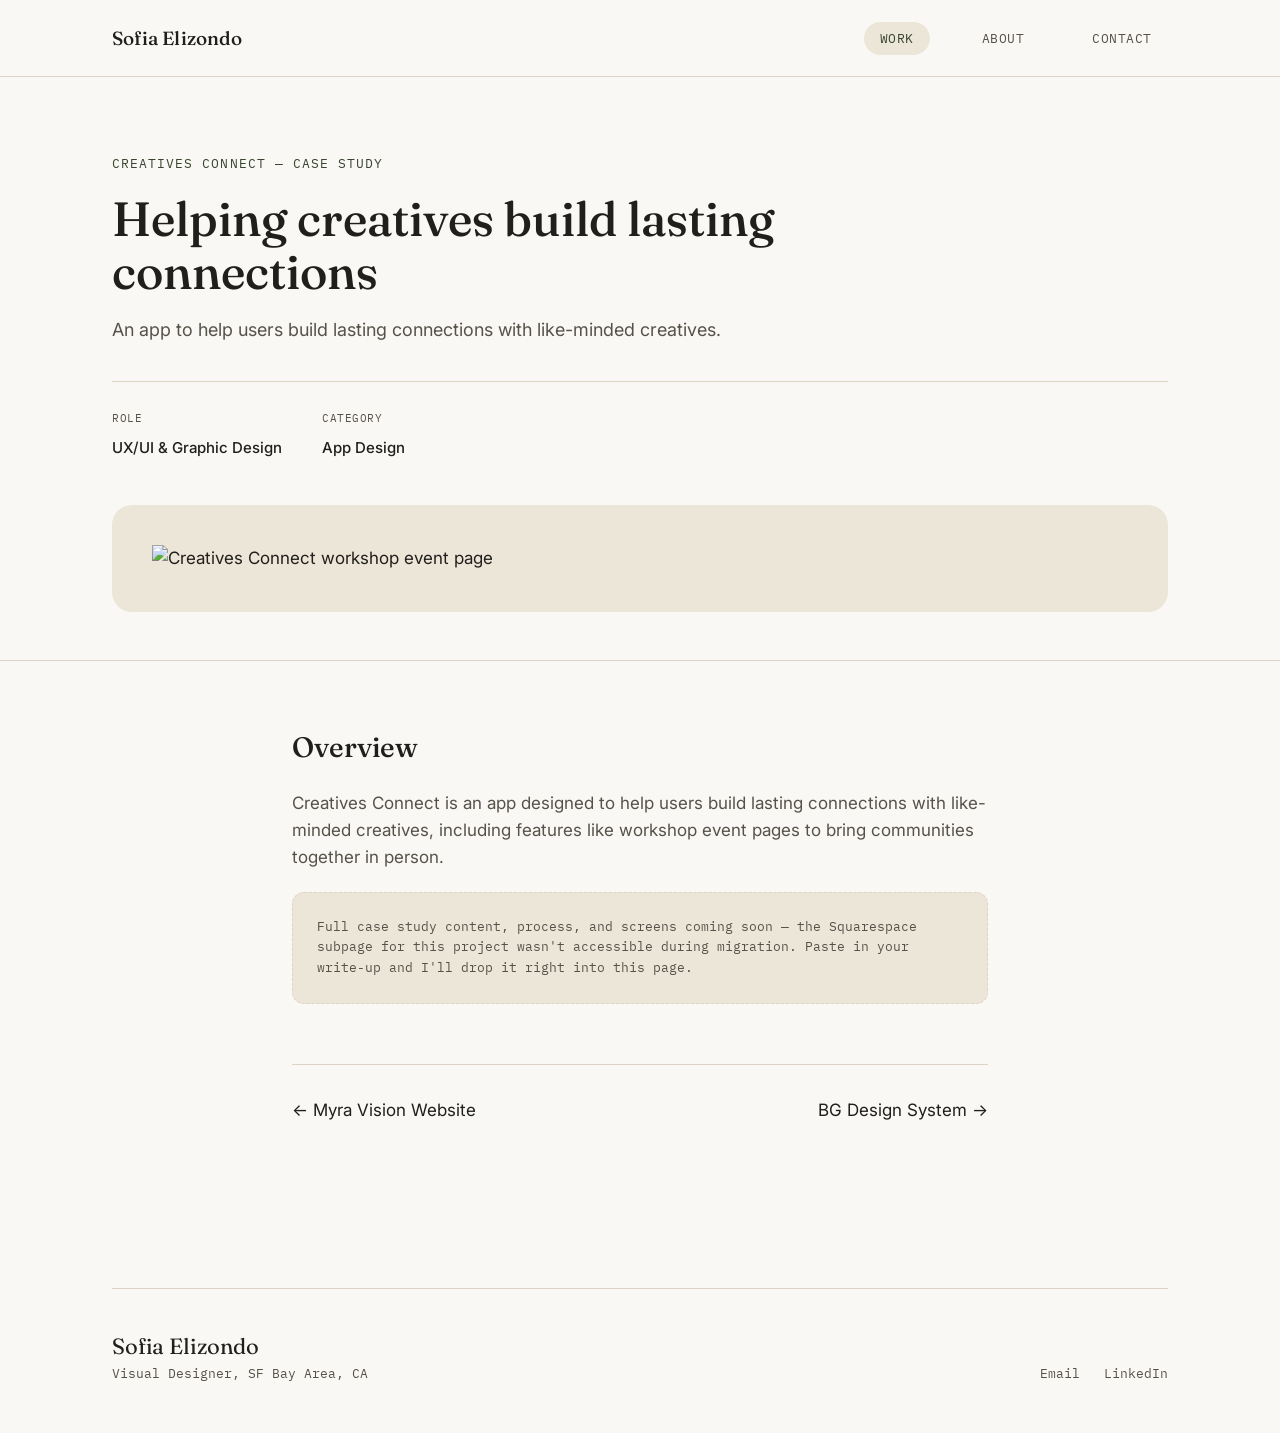
==== work/creatives-connect.html @ 1d291eb1 "Files uploaded - CSS" ====
<!DOCTYPE html>
<html lang="en">
<head>
<meta charset="UTF-8">
<meta name="viewport" content="width=device-width, initial-scale=1.0">
<title>Creatives Connect — Sofia Elizondo</title>
<meta name="description" content="An app to help users build lasting connections with like-minded creatives — case study by Sofia Elizondo.">
<link rel="stylesheet" href="../css/style.css">
</head>
<body>

<nav class="nav">
  <div class="wrap">
    <a href="../index.html" class="nav-name">Sofia Elizondo</a>
    <button class="nav-toggle" aria-label="Toggle menu">Menu</button>
    <ul class="nav-links">
      <li><a href="../work.html" class="active">Work</a></li>
      <li><a href="../about.html">About</a></li>
      <li><a href="../contact.html">Contact</a></li>
    </ul>
  </div>
</nav>

<header class="case-hero">
  <div class="wrap">
    <span class="eyebrow">Creatives Connect — Case Study</span>
    <h1>Helping creatives build lasting connections</h1>
    <p class="case-sub">An app to help users build lasting connections with like-minded creatives.</p>
    <div class="meta-row">
      <div class="meta-item"><span class="meta-label">Role</span><span class="meta-value">UX/UI &amp; Graphic Design</span></div>
      <div class="meta-item"><span class="meta-label">Category</span><span class="meta-value">App Design</span></div>
    </div>
    <img class="cover" src="https://images.squarespace-cdn.com/content/v1/677393072ec3093b0c2eeb06/3b067992-f335-49fb-82c0-6247b28c9af0/17d4a23-miro-logo-color-square.png" alt="Creatives Connect workshop event page" style="object-fit:contain; background:var(--sand); padding:40px;">
  </div>
</header>

<section class="case-body">
  <div class="wrap">
    <h2>Overview</h2>
    <p>Creatives Connect is an app designed to help users build lasting connections with like-minded creatives, including features like workshop event pages to bring communities together in person.</p>
    <div class="placeholder-note">
      Full case study content, process, and screens coming soon — the Squarespace subpage for this project wasn't accessible during migration. Paste in your write-up and I'll drop it right into this page.
    </div>
    <div class="case-nav">
      <a class="wc-link" href="myra-vision-website.html">← Myra Vision Website</a>
      <a class="wc-link" href="bg-design-system.html">BG Design System →</a>
    </div>
  </div>
</section>

<footer class="site-footer">
  <div class="wrap">
    <div class="footer-grid">
      <div>
        <div class="footer-name">Sofia Elizondo</div>
        <div class="footer-meta">Visual Designer, SF Bay Area, CA</div>
      </div>
      <ul class="footer-links">
        <li><a href="mailto:sofia.m.elizondo@gmail.com">Email</a></li>
        <li><a href="https://www.linkedin.com/in/sofia-elizondo/">LinkedIn</a></li>
      </ul>
    </div>
  </div>
</footer>

<script src="../js/main.js"></script>
</body>
</html>
---- css/style.css ----
@import url('https://fonts.googleapis.com/css2?family=Fraunces:ital,opsz,wght@0,9..144,400;0,9..144,500;0,9..144,600;1,9..144,400;1,9..144,500&family=Inter:wght@400;500;600&family=IBM+Plex+Mono:wght@400;500&display=swap');

:root {
  --paper: #FAF8F4;
  --ink: #211F1C;
  --ink-soft: #56524A;
  --moss: #4B5D45;
  --moss-deep: #38452F;
  --clay: #A8674F;
  --bloom: #E8A57C;
  --sand: #ECE6D8;
  --line: #DDD5C4;
  --radius: 20px;
  --radius-sm: 12px;
  --radius-pill: 999px;
  --wrap: 1120px;
}

* { box-sizing: border-box; }

html {
  scroll-behavior: smooth;
}

@media (prefers-reduced-motion: reduce) {
  html { scroll-behavior: auto; }
  * { animation-duration: 0.01ms !important; transition-duration: 0.01ms !important; }
}

body {
  margin: 0;
  background: var(--paper);
  color: var(--ink);
  font-family: 'Inter', sans-serif;
  font-size: 17px;
  line-height: 1.6;
  -webkit-font-smoothing: antialiased;
}

a { color: inherit; text-decoration: none; }

.wrap {
  max-width: var(--wrap);
  margin: 0 auto;
  padding: 0 32px;
}

/* ---------- Nav ---------- */
.nav {
  position: sticky;
  top: 0;
  z-index: 50;
  background: rgba(250, 248, 244, 0.88);
  backdrop-filter: blur(8px);
  border-bottom: 1px solid var(--line);
}

.nav-links a {
  border-radius: var(--radius-pill);
}

.nav-links a:hover,
.nav-links a.active {
  background: var(--sand);
}

.nav .wrap {
  display: flex;
  align-items: center;
  justify-content: space-between;
  height: 76px;
}

.nav-name {
  font-family: 'Fraunces', serif;
  font-size: 19px;
  font-weight: 500;
  letter-spacing: 0.01em;
}

.nav-links {
  display: flex;
  gap: 36px;
  list-style: none;
  margin: 0;
  padding: 0;
}

.nav-links a {
  font-family: 'IBM Plex Mono', monospace;
  font-size: 13px;
  letter-spacing: 0.04em;
  text-transform: uppercase;
  color: var(--ink-soft);
  padding: 8px 16px;
  transition: color 0.2s, background 0.2s;
}

.nav-links a:hover,
.nav-links a.active {
  color: var(--moss-deep);
}

.nav-toggle {
  display: none;
  background: none;
  border: 1px solid var(--line);
  padding: 8px 12px;
  font-family: 'IBM Plex Mono', monospace;
  font-size: 12px;
  cursor: pointer;
  color: var(--ink);
}

@media (max-width: 720px) {
  .nav-links {
    position: absolute;
    top: 76px;
    left: 0;
    right: 0;
    background: var(--paper);
    border-bottom: 1px solid var(--line);
    flex-direction: column;
    gap: 0;
    display: none;
  }
  .nav-links.open { display: flex; }
  .nav-links li { border-top: 1px solid var(--line); }
  .nav-links a { display: block; padding: 18px 32px; }
  .nav-toggle { display: block; }
}

/* ---------- Eyebrow / labels ---------- */
.eyebrow {
  font-family: 'IBM Plex Mono', monospace;
  font-size: 13px;
  letter-spacing: 0.08em;
  text-transform: uppercase;
  color: var(--moss-deep);
  display: inline-block;
  margin-bottom: 18px;
}

/* ---------- Hero ---------- */
.hero {
  position: relative;
  padding: 96px 0 88px;
  overflow: hidden;
}

.hero-wash {
  position: absolute;
  top: -120px;
  right: -160px;
  width: 620px;
  height: 620px;
  z-index: 0;
  pointer-events: none;
  opacity: 0.9;
}

.hero-inner {
  position: relative;
  z-index: 1;
  max-width: 680px;
}

.hero h1 {
  font-family: 'Fraunces', serif;
  font-weight: 500;
  font-size: clamp(40px, 6vw, 64px);
  line-height: 1.05;
  margin: 0 0 6px;
  letter-spacing: -0.01em;
}

.hero h1 em {
  font-style: italic;
  color: var(--moss-deep);
  font-weight: 400;
}

.hero-role {
  font-family: 'Fraunces', serif;
  font-style: italic;
  font-size: clamp(22px, 3vw, 28px);
  color: var(--ink-soft);
  margin: 0 0 28px;
}

.hero p.lede {
  font-size: 18px;
  color: var(--ink-soft);
  max-width: 540px;
  margin: 0 0 36px;
}

.hero p.lede strong {
  color: var(--ink);
  font-weight: 600;
}

.btn-row { display: flex; gap: 16px; flex-wrap: wrap; }

.btn {
  display: inline-flex;
  align-items: center;
  gap: 8px;
  font-family: 'IBM Plex Mono', monospace;
  font-size: 13px;
  letter-spacing: 0.03em;
  text-transform: uppercase;
  padding: 15px 28px;
  border-radius: var(--radius-pill);
  transition: transform 0.2s, background 0.2s, border-color 0.2s;
}

.btn-primary {
  background: var(--moss-deep);
  color: var(--paper);
}
.btn-primary:hover { background: var(--moss); transform: translateY(-2px); }

.btn-ghost {
  border: 1px solid var(--ink);
  color: var(--ink);
}
.btn-ghost:hover { border-color: var(--moss-deep); color: var(--moss-deep); transform: translateY(-2px); }

/* ---------- Section heading ---------- */
.section-head {
  display: flex;
  align-items: baseline;
  justify-content: space-between;
  margin-bottom: 44px;
  gap: 20px;
  flex-wrap: wrap;
}

.section-head h2 {
  font-family: 'Fraunces', serif;
  font-weight: 500;
  font-size: clamp(28px, 4vw, 38px);
  margin: 0;
}

.section-head a {
  font-family: 'IBM Plex Mono', monospace;
  font-size: 13px;
  text-transform: uppercase;
  letter-spacing: 0.04em;
  color: var(--moss-deep);
  border-bottom: 1px solid var(--moss);
  padding-bottom: 2px;
  white-space: nowrap;
}

/* ---------- Work grid ---------- */
.work-section { padding: 40px 0 100px; }

.work-grid {
  display: grid;
  grid-template-columns: repeat(2, 1fr);
  gap: 24px;
}

@media (max-width: 780px) {
  .work-grid { grid-template-columns: 1fr; }
}

.work-card {
  background: var(--paper);
  padding: 32px;
  display: flex;
  flex-direction: column;
  justify-content: space-between;
  min-height: 320px;
  border: 1px solid var(--line);
  border-radius: var(--radius);
  transition: background 0.25s, transform 0.25s, box-shadow 0.25s;
  position: relative;
}

.work-card:hover {
  background: var(--sand);
  transform: translateY(-4px);
  box-shadow: 0 16px 32px -20px rgba(33, 31, 28, 0.25);
}

.work-card .thumb {
  width: 100%;
  aspect-ratio: 16/10;
  object-fit: cover;
  margin-bottom: 24px;
  border-radius: var(--radius-sm);
  background: var(--sand);
}

.work-card .wc-tag {
  font-family: 'IBM Plex Mono', monospace;
  font-size: 12px;
  letter-spacing: 0.05em;
  text-transform: uppercase;
  color: var(--bloom);
  background: rgba(232, 165, 124, 0.16);
  padding: 4px 10px;
  border-radius: var(--radius-pill);
  margin-bottom: 14px;
  display: inline-block;
}

.work-card h3 {
  font-family: 'Fraunces', serif;
  font-weight: 500;
  font-size: 24px;
  margin: 0 0 10px;
  line-height: 1.2;
}

.work-card p {
  color: var(--ink-soft);
  font-size: 15px;
  margin: 0 0 18px;
  max-width: 46ch;
}

.work-card .wc-link {
  font-family: 'IBM Plex Mono', monospace;
  font-size: 13px;
  text-transform: uppercase;
  letter-spacing: 0.03em;
  color: var(--moss-deep);
  display: inline-flex;
  align-items: center;
  gap: 6px;
}

.work-card .wc-link svg { transition: transform 0.2s; }
.work-card:hover .wc-link svg { transform: translateX(4px); }

/* ---------- About teaser (home) ---------- */
.about-teaser {
  padding: 90px 0;
  background: var(--sand);
  border-radius: 32px;
  margin: 0 24px;
  width: auto;
}

.about-teaser .wrap {
  display: grid;
  grid-template-columns: 320px 1fr;
  gap: 64px;
  align-items: center;
}

@media (max-width: 780px) {
  .about-teaser .wrap { grid-template-columns: 1fr; gap: 32px; }
}

.about-photo {
  width: 100%;
  aspect-ratio: 4/5;
  object-fit: cover;
  border-radius: var(--radius);
}

.about-teaser blockquote {
  margin: 0;
  font-family: 'Fraunces', serif;
  font-style: italic;
  font-weight: 400;
  font-size: clamp(22px, 3vw, 30px);
  line-height: 1.4;
  color: var(--ink);
}

.about-teaser .wc-link { margin-top: 24px; display: inline-block; }

/* ---------- Footer ---------- */
footer.site-footer {
  padding: 64px 0 48px;
}

.footer-grid {
  display: flex;
  justify-content: space-between;
  align-items: flex-end;
  flex-wrap: wrap;
  gap: 24px;
  border-top: 1px solid var(--line);
  padding-top: 40px;
}

.footer-name {
  font-family: 'Fraunces', serif;
  font-size: 22px;
}

.footer-meta {
  font-family: 'IBM Plex Mono', monospace;
  font-size: 13px;
  color: var(--ink-soft);
}

.footer-links {
  display: flex;
  gap: 24px;
  list-style: none;
  padding: 0;
  margin: 0;
  font-family: 'IBM Plex Mono', monospace;
  font-size: 13px;
}

.footer-links a { color: var(--ink-soft); }
.footer-links a:hover { color: var(--moss-deep); }

/* ---------- Generic page header (about/work/contact) ---------- */
.page-head {
  padding: 72px 0 56px;
  border-bottom: 1px solid var(--line);
}

.page-head h1 {
  font-family: 'Fraunces', serif;
  font-weight: 500;
  font-size: clamp(38px, 5vw, 54px);
  margin: 0 0 18px;
}

.page-head p {
  color: var(--ink-soft);
  font-size: 18px;
  max-width: 600px;
  margin: 0;
}

/* ---------- About page ---------- */
.about-page { padding: 72px 0 100px; }

.about-page .wrap {
  display: grid;
  grid-template-columns: 340px 1fr;
  gap: 72px;
}

@media (max-width: 820px) {
  .about-page .wrap { grid-template-columns: 1fr; gap: 40px; }
}

.about-page img.portrait {
  width: 100%;
  aspect-ratio: 4/5;
  object-fit: cover;
  border-radius: var(--radius);
  position: sticky;
  top: 100px;
}

.about-body h2 {
  font-family: 'Fraunces', serif;
  font-weight: 500;
  font-size: 26px;
  margin: 0 0 16px;
}

.about-body p {
  color: var(--ink-soft);
  font-size: 17px;
  margin: 0 0 24px;
  max-width: 62ch;
}

.tool-grid {
  display: grid;
  grid-template-columns: repeat(4, 1fr);
  gap: 16px;
  margin-top: 40px;
}

@media (max-width: 600px) {
  .tool-grid { grid-template-columns: repeat(2, 1fr); }
}

.tool-card {
  background: var(--sand);
  border-radius: var(--radius-sm);
  padding: 24px 18px;
  text-align: center;
}

.tool-card img {
  width: 40px;
  height: 40px;
  object-fit: contain;
  margin: 0 auto 14px;
  display: block;
}

.tool-card .tool-name {
  font-family: 'Fraunces', serif;
  font-size: 16px;
  margin-bottom: 4px;
}

.tool-card .tool-cat {
  font-family: 'IBM Plex Mono', monospace;
  font-size: 11px;
  text-transform: uppercase;
  letter-spacing: 0.04em;
  color: var(--ink-soft);
}

/* ---------- Contact page ---------- */
.contact-page { padding: 90px 0 120px; }

.contact-page .wrap { max-width: 640px; }

.contact-page h1 {
  font-family: 'Fraunces', serif;
  font-weight: 500;
  font-size: clamp(38px, 5vw, 54px);
  margin: 0 0 24px;
}

.contact-page p.lede {
  color: var(--ink-soft);
  font-size: 18px;
  margin: 0 0 44px;
  max-width: 52ch;
}

.contact-card {
  padding: 40px;
  background: var(--sand);
  border-radius: var(--radius);
}

.contact-card a.email {
  font-family: 'Fraunces', serif;
  font-style: italic;
  font-size: clamp(22px, 4vw, 30px);
  color: var(--moss-deep);
  word-break: break-word;
  border-bottom: 1px solid var(--moss);
}

.contact-links {
  margin-top: 32px;
  display: flex;
  gap: 20px;
  font-family: 'IBM Plex Mono', monospace;
  font-size: 13px;
  text-transform: uppercase;
  letter-spacing: 0.03em;
}

.contact-links a {
  color: var(--ink-soft);
  border-bottom: 1px solid var(--line);
  padding-bottom: 2px;
}
.contact-links a:hover { color: var(--moss-deep); border-color: var(--moss); }

/* ---------- Case study page ---------- */
.case-hero {
  padding: 72px 0 48px;
  border-bottom: 1px solid var(--line);
}

.case-hero .meta-row {
  display: flex;
  gap: 40px;
  flex-wrap: wrap;
  margin-top: 36px;
  padding-top: 28px;
  border-top: 1px solid var(--line);
}

.meta-item .meta-label {
  font-family: 'IBM Plex Mono', monospace;
  font-size: 11px;
  text-transform: uppercase;
  letter-spacing: 0.05em;
  color: var(--ink-soft);
  margin-bottom: 6px;
  display: block;
}

.meta-item .meta-value {
  font-size: 15px;
  font-weight: 500;
}

.case-hero h1 {
  font-family: 'Fraunces', serif;
  font-weight: 500;
  font-size: clamp(32px, 4.5vw, 48px);
  max-width: 780px;
  margin: 0 0 16px;
  line-height: 1.1;
}

.case-hero .case-sub {
  color: var(--ink-soft);
  font-size: 18px;
  max-width: 640px;
}

.case-hero img.cover {
  width: 100%;
  margin-top: 44px;
  border-radius: var(--radius);
  display: block;
}

.case-body { padding: 64px 0 100px; }

.case-body .wrap { max-width: 760px; }

.case-body h2 {
  font-family: 'Fraunces', serif;
  font-weight: 500;
  font-size: 28px;
  margin: 56px 0 20px;
}

.case-body h2:first-child { margin-top: 0; }

.case-body p {
  color: var(--ink-soft);
  font-size: 17px;
  margin: 0 0 20px;
}

.case-body ul { padding-left: 20px; color: var(--ink-soft); }
.case-body li { margin-bottom: 10px; }

.case-body img {
  width: 100%;
  border-radius: var(--radius-sm);
  margin: 28px 0;
}

.case-body .cap {
  font-family: 'IBM Plex Mono', monospace;
  font-size: 12px;
  color: var(--ink-soft);
  margin-top: -18px;
  margin-bottom: 28px;
  text-transform: uppercase;
  letter-spacing: 0.03em;
}

.case-nav {
  border-top: 1px solid var(--line);
  padding-top: 32px;
  margin-top: 60px;
  display: flex;
  justify-content: space-between;
}

.placeholder-note {
  border: 1px dashed var(--line);
  border-radius: var(--radius-sm);
  padding: 24px;
  font-family: 'IBM Plex Mono', monospace;
  font-size: 13px;
  color: var(--ink-soft);
  background: var(--sand);
}
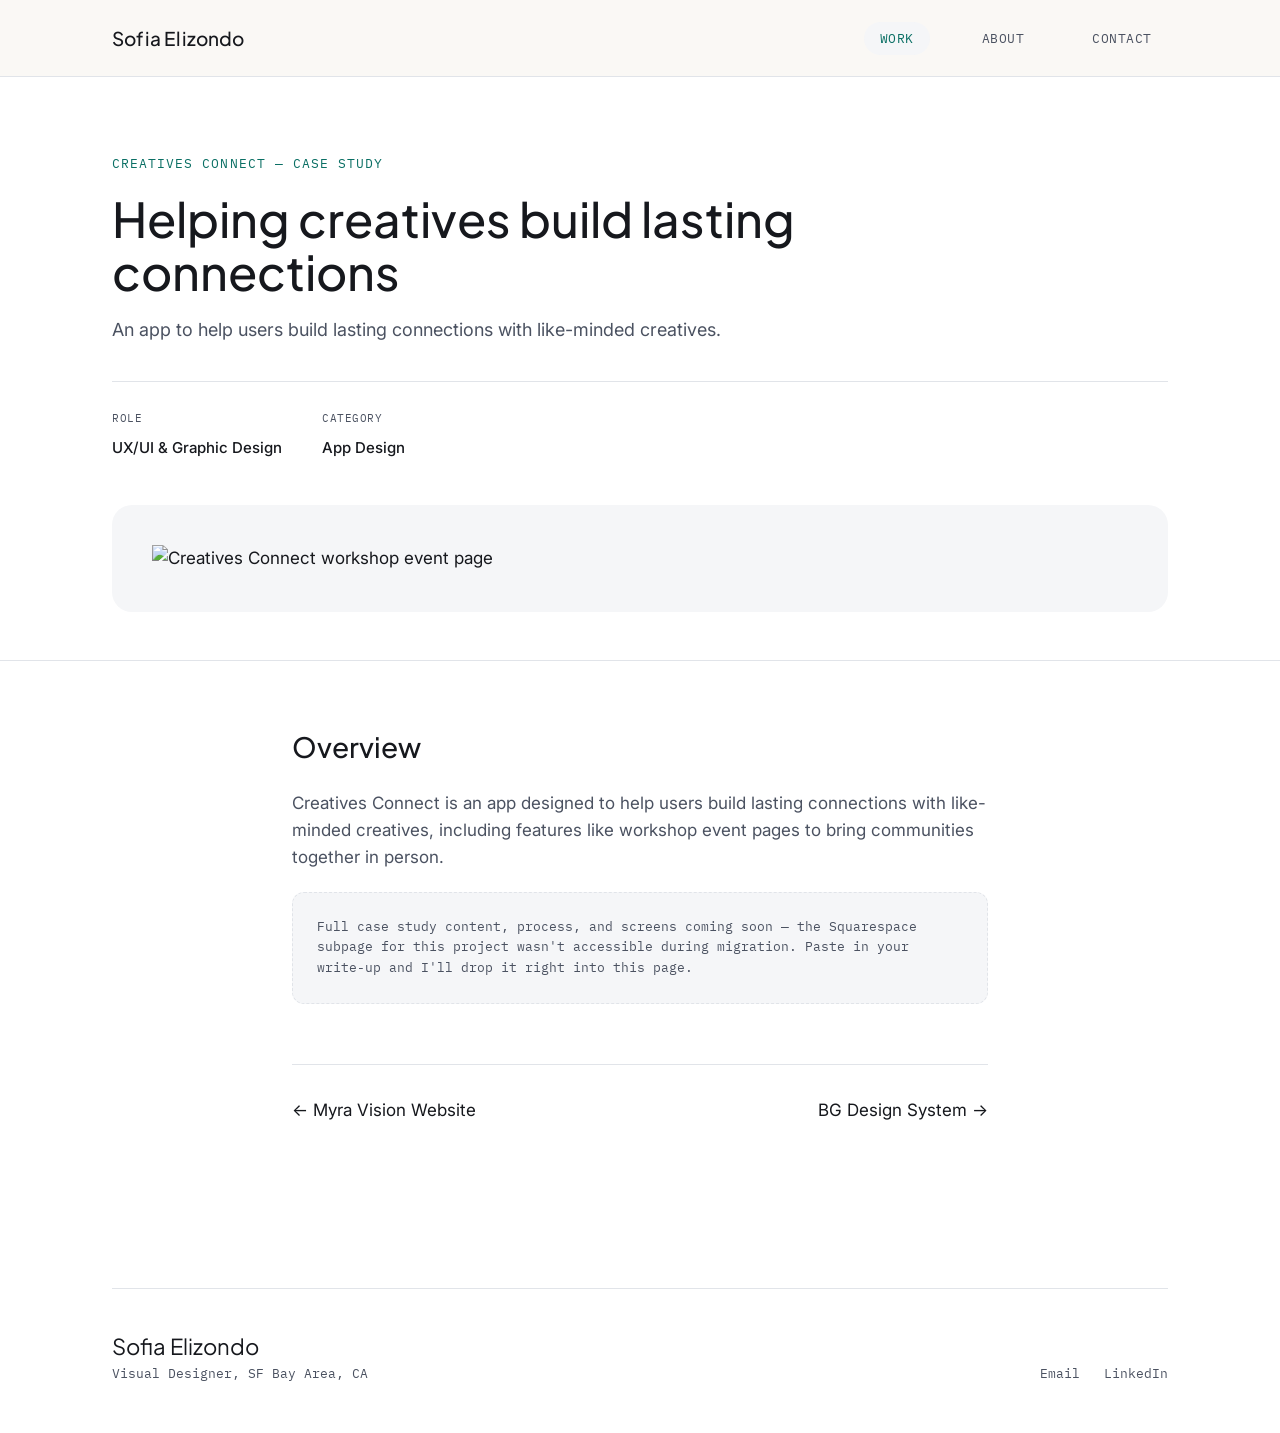
==== commit d1185bae: "V2 lets go!" ====
--- a/work/creatives-connect.html
+++ b/work/creatives-connect.html
@@ -30,7 +30,7 @@
       <div class="meta-item"><span class="meta-label">Role</span><span class="meta-value">UX/UI &amp; Graphic Design</span></div>
       <div class="meta-item"><span class="meta-label">Category</span><span class="meta-value">App Design</span></div>
     </div>
-    <img class="cover" src="https://images.squarespace-cdn.com/content/v1/677393072ec3093b0c2eeb06/3b067992-f335-49fb-82c0-6247b28c9af0/17d4a23-miro-logo-color-square.png" alt="Creatives Connect workshop event page" style="object-fit:contain; background:var(--sand); padding:40px;">
+    <img class="cover" src="https://images.squarespace-cdn.com/content/v1/677393072ec3093b0c2eeb06/3b067992-f335-49fb-82c0-6247b28c9af0/17d4a23-miro-logo-color-square.png" alt="Creatives Connect workshop event page" style="object-fit:contain; background:var(--surface); padding:40px;">
   </div>
 </header>
 
--- a/css/style.css
+++ b/css/style.css
@@ -1,15 +1,21 @@
-@import url('https://fonts.googleapis.com/css2?family=Fraunces:ital,opsz,wght@0,9..144,400;0,9..144,500;0,9..144,600;1,9..144,400;1,9..144,500&family=Inter:wght@400;500;600&family=IBM+Plex+Mono:wght@400;500&display=swap');
+@import url('https://fonts.googleapis.com/css2?family=Plus+Jakarta+Sans:ital,wght@0,500;0,600;0,700;0,800;1,500;1,600&family=Inter:wght@400;500;600&family=IBM+Plex+Mono:wght@400;500&display=swap');
 
 :root {
-  --paper: #FAF8F4;
-  --ink: #211F1C;
-  --ink-soft: #56524A;
-  --moss: #4B5D45;
-  --moss-deep: #38452F;
-  --clay: #A8674F;
-  --bloom: #E8A57C;
-  --sand: #ECE6D8;
-  --line: #DDD5C4;
+  --paper: #FFFFFF;
+  --ink: #16181D;              /* 15.8:1 on white */
+  --ink-soft: #4B5261;         /* 7.8:1 on white */
+  --teal: #0F9C8D;             /* decorative / large-scale use only */
+  --teal-deep: #0A6F64;        /* 6.1:1 on white — text-safe */
+  --teal-deeper: #085449;      /* button hover state */
+  --teal-tint: #E6F7F4;
+  --violet: #6D5BD0;           /* 5.2:1 on white — text-safe */
+  --violet-tint: #EFECFB;
+  --rose: #BE123C;             /* 6.3:1 on white — text-safe */
+  --rose-tint: #FCEAF0;
+  --amber: #B15E12;            /* 4.7:1 on white — text-safe */
+  --amber-tint: #FBEDDD;
+  --surface: #F5F6F8;
+  --line: #E1E4E9;
   --radius: 20px;
   --radius-sm: 12px;
   --radius-pill: 999px;
@@ -61,7 +67,7 @@
 
 .nav-links a:hover,
 .nav-links a.active {
-  background: var(--sand);
+  background: var(--surface);
 }
 
 .nav .wrap {
@@ -72,7 +78,7 @@
 }
 
 .nav-name {
-  font-family: 'Fraunces', serif;
+  font-family: 'Plus Jakarta Sans', sans-serif;
   font-size: 19px;
   font-weight: 500;
   letter-spacing: 0.01em;
@@ -98,7 +104,7 @@
 
 .nav-links a:hover,
 .nav-links a.active {
-  color: var(--moss-deep);
+  color: var(--teal-deep);
 }
 
 .nav-toggle {
@@ -136,7 +142,7 @@
   font-size: 13px;
   letter-spacing: 0.08em;
   text-transform: uppercase;
-  color: var(--moss-deep);
+  color: var(--teal-deep);
   display: inline-block;
   margin-bottom: 18px;
 }
@@ -166,7 +172,7 @@
 }
 
 .hero h1 {
-  font-family: 'Fraunces', serif;
+  font-family: 'Plus Jakarta Sans', sans-serif;
   font-weight: 500;
   font-size: clamp(40px, 6vw, 64px);
   line-height: 1.05;
@@ -176,12 +182,12 @@
 
 .hero h1 em {
   font-style: italic;
-  color: var(--moss-deep);
+  color: var(--teal-deep);
   font-weight: 400;
 }
 
 .hero-role {
-  font-family: 'Fraunces', serif;
+  font-family: 'Plus Jakarta Sans', sans-serif;
   font-style: italic;
   font-size: clamp(22px, 3vw, 28px);
   color: var(--ink-soft);
@@ -216,16 +222,16 @@
 }
 
 .btn-primary {
-  background: var(--moss-deep);
+  background: var(--teal-deep);
   color: var(--paper);
 }
-.btn-primary:hover { background: var(--moss); transform: translateY(-2px); }
+.btn-primary:hover { background: var(--teal-deeper); transform: translateY(-2px); }
 
 .btn-ghost {
   border: 1px solid var(--ink);
   color: var(--ink);
 }
-.btn-ghost:hover { border-color: var(--moss-deep); color: var(--moss-deep); transform: translateY(-2px); }
+.btn-ghost:hover { border-color: var(--teal-deep); color: var(--teal-deep); transform: translateY(-2px); }
 
 /* ---------- Section heading ---------- */
 .section-head {
@@ -238,7 +244,7 @@
 }
 
 .section-head h2 {
-  font-family: 'Fraunces', serif;
+  font-family: 'Plus Jakarta Sans', sans-serif;
   font-weight: 500;
   font-size: clamp(28px, 4vw, 38px);
   margin: 0;
@@ -249,8 +255,8 @@
   font-size: 13px;
   text-transform: uppercase;
   letter-spacing: 0.04em;
-  color: var(--moss-deep);
-  border-bottom: 1px solid var(--moss);
+  color: var(--teal-deep);
+  border-bottom: 1px solid var(--teal);
   padding-bottom: 2px;
   white-space: nowrap;
 }
@@ -282,7 +288,7 @@
 }
 
 .work-card:hover {
-  background: var(--sand);
+  background: var(--surface);
   transform: translateY(-4px);
   box-shadow: 0 16px 32px -20px rgba(33, 31, 28, 0.25);
 }
@@ -293,7 +299,7 @@
   object-fit: cover;
   margin-bottom: 24px;
   border-radius: var(--radius-sm);
-  background: var(--sand);
+  background: var(--surface);
 }
 
 .work-card .wc-tag {
@@ -301,8 +307,8 @@
   font-size: 12px;
   letter-spacing: 0.05em;
   text-transform: uppercase;
-  color: var(--bloom);
-  background: rgba(232, 165, 124, 0.16);
+  color: var(--rose);
+  background: var(--rose-tint);
   padding: 4px 10px;
   border-radius: var(--radius-pill);
   margin-bottom: 14px;
@@ -310,7 +316,7 @@
 }
 
 .work-card h3 {
-  font-family: 'Fraunces', serif;
+  font-family: 'Plus Jakarta Sans', sans-serif;
   font-weight: 500;
   font-size: 24px;
   margin: 0 0 10px;
@@ -329,7 +335,7 @@
   font-size: 13px;
   text-transform: uppercase;
   letter-spacing: 0.03em;
-  color: var(--moss-deep);
+  color: var(--teal-deep);
   display: inline-flex;
   align-items: center;
   gap: 6px;
@@ -341,7 +347,7 @@
 /* ---------- About teaser (home) ---------- */
 .about-teaser {
   padding: 90px 0;
-  background: var(--sand);
+  background: var(--surface);
   border-radius: 32px;
   margin: 0 24px;
   width: auto;
@@ -367,7 +373,7 @@
 
 .about-teaser blockquote {
   margin: 0;
-  font-family: 'Fraunces', serif;
+  font-family: 'Plus Jakarta Sans', sans-serif;
   font-style: italic;
   font-weight: 400;
   font-size: clamp(22px, 3vw, 30px);
@@ -393,7 +399,7 @@
 }
 
 .footer-name {
-  font-family: 'Fraunces', serif;
+  font-family: 'Plus Jakarta Sans', sans-serif;
   font-size: 22px;
 }
 
@@ -414,7 +420,7 @@
 }
 
 .footer-links a { color: var(--ink-soft); }
-.footer-links a:hover { color: var(--moss-deep); }
+.footer-links a:hover { color: var(--teal-deep); }
 
 /* ---------- Generic page header (about/work/contact) ---------- */
 .page-head {
@@ -423,7 +429,7 @@
 }
 
 .page-head h1 {
-  font-family: 'Fraunces', serif;
+  font-family: 'Plus Jakarta Sans', sans-serif;
   font-weight: 500;
   font-size: clamp(38px, 5vw, 54px);
   margin: 0 0 18px;
@@ -459,7 +465,7 @@
 }
 
 .about-body h2 {
-  font-family: 'Fraunces', serif;
+  font-family: 'Plus Jakarta Sans', sans-serif;
   font-weight: 500;
   font-size: 26px;
   margin: 0 0 16px;
@@ -484,7 +490,7 @@
 }
 
 .tool-card {
-  background: var(--sand);
+  background: var(--surface);
   border-radius: var(--radius-sm);
   padding: 24px 18px;
   text-align: center;
@@ -499,7 +505,7 @@
 }
 
 .tool-card .tool-name {
-  font-family: 'Fraunces', serif;
+  font-family: 'Plus Jakarta Sans', sans-serif;
   font-size: 16px;
   margin-bottom: 4px;
 }
@@ -518,7 +524,7 @@
 .contact-page .wrap { max-width: 640px; }
 
 .contact-page h1 {
-  font-family: 'Fraunces', serif;
+  font-family: 'Plus Jakarta Sans', sans-serif;
   font-weight: 500;
   font-size: clamp(38px, 5vw, 54px);
   margin: 0 0 24px;
@@ -533,17 +539,17 @@
 
 .contact-card {
   padding: 40px;
-  background: var(--sand);
+  background: var(--surface);
   border-radius: var(--radius);
 }
 
 .contact-card a.email {
-  font-family: 'Fraunces', serif;
+  font-family: 'Plus Jakarta Sans', sans-serif;
   font-style: italic;
   font-size: clamp(22px, 4vw, 30px);
-  color: var(--moss-deep);
+  color: var(--teal-deep);
   word-break: break-word;
-  border-bottom: 1px solid var(--moss);
+  border-bottom: 1px solid var(--teal);
 }
 
 .contact-links {
@@ -561,7 +567,7 @@
   border-bottom: 1px solid var(--line);
   padding-bottom: 2px;
 }
-.contact-links a:hover { color: var(--moss-deep); border-color: var(--moss); }
+.contact-links a:hover { color: var(--teal-deep); border-color: var(--teal); }
 
 /* ---------- Case study page ---------- */
 .case-hero {
@@ -594,7 +600,7 @@
 }
 
 .case-hero h1 {
-  font-family: 'Fraunces', serif;
+  font-family: 'Plus Jakarta Sans', sans-serif;
   font-weight: 500;
   font-size: clamp(32px, 4.5vw, 48px);
   max-width: 780px;
@@ -620,7 +626,7 @@
 .case-body .wrap { max-width: 760px; }
 
 .case-body h2 {
-  font-family: 'Fraunces', serif;
+  font-family: 'Plus Jakarta Sans', sans-serif;
   font-weight: 500;
   font-size: 28px;
   margin: 56px 0 20px;
@@ -668,5 +674,5 @@
   font-family: 'IBM Plex Mono', monospace;
   font-size: 13px;
   color: var(--ink-soft);
-  background: var(--sand);
-}
+  background: var(--surface);
+}
